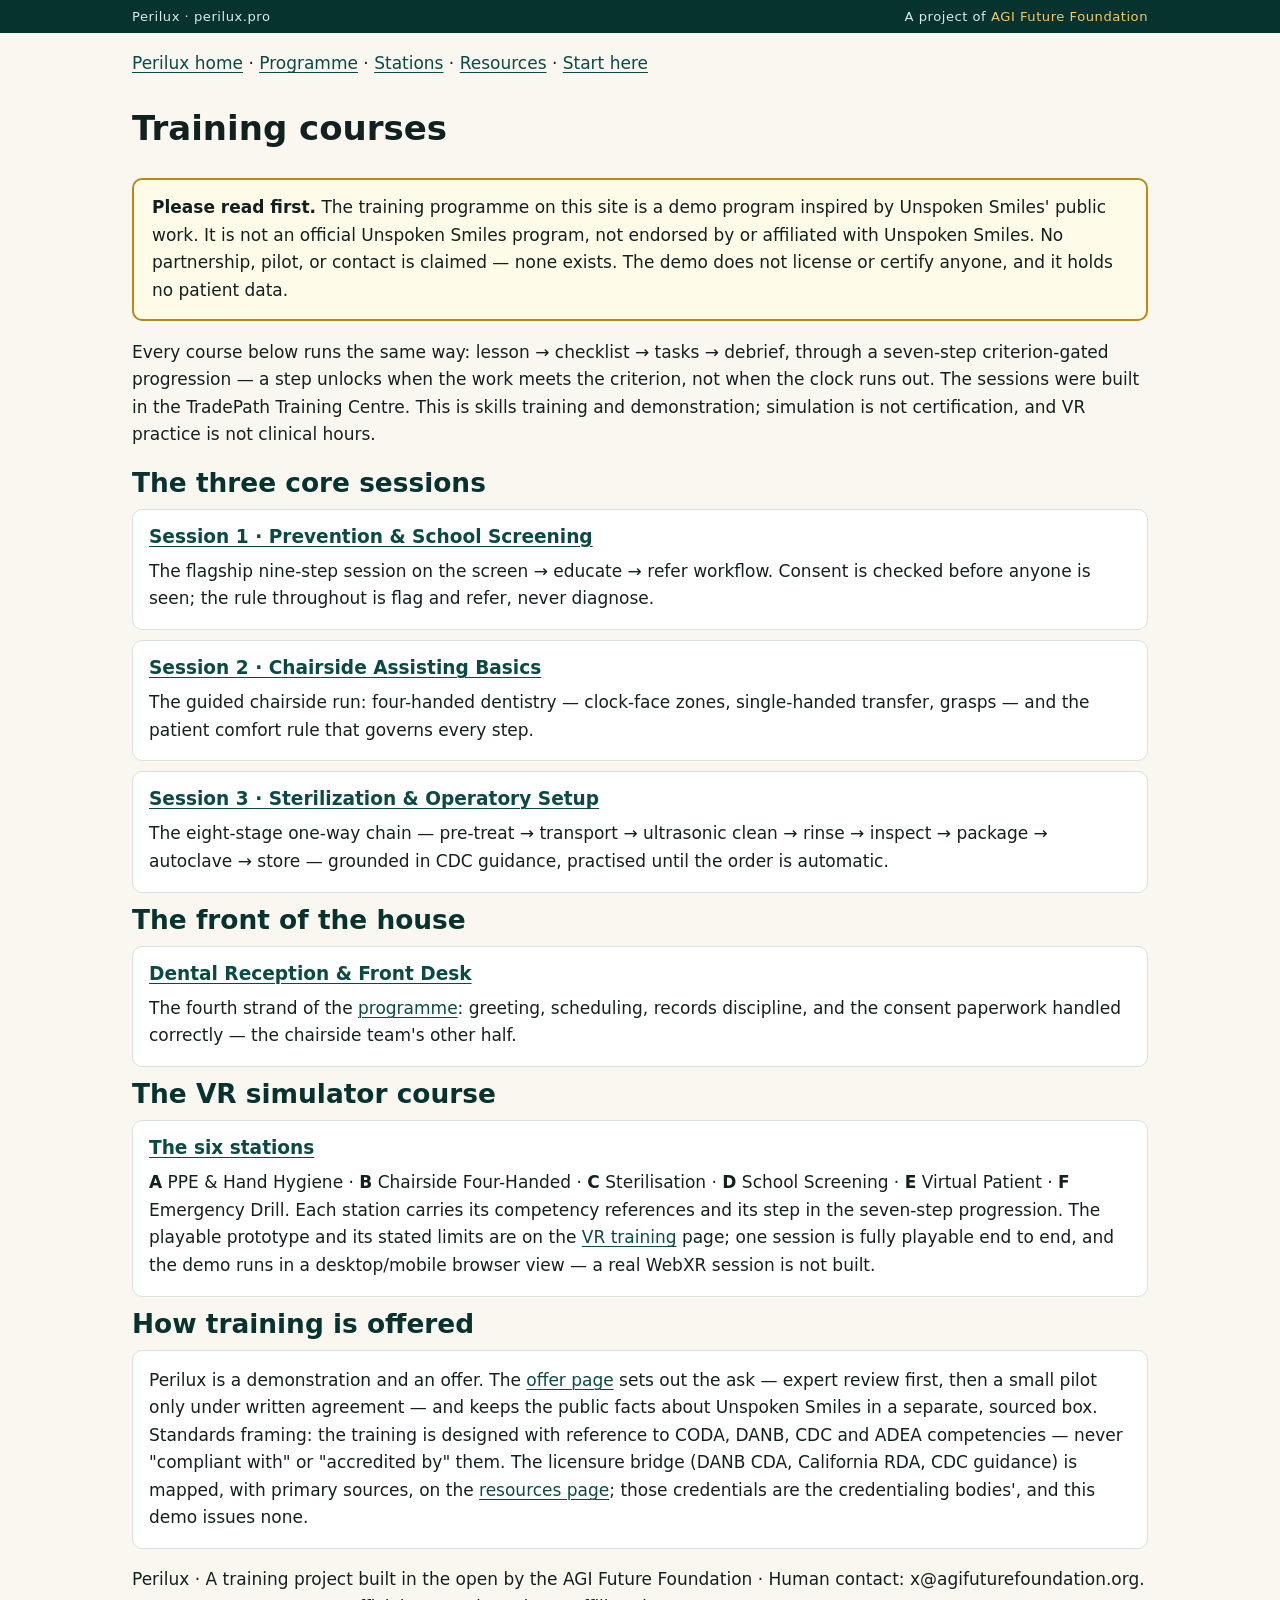
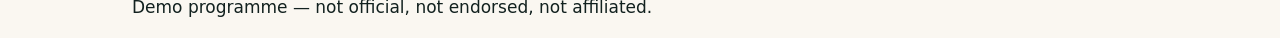
==== courses.html @ 8a62c8c0 "Publish the Perilux programme site: 11 pages (programme, sessions, stations, VR training, resources," ====
<!doctype html>
<html lang="en">
<head>
<meta charset="utf-8" />
<meta name="viewport" content="width=device-width, initial-scale=1" />
<title>Training courses — Perilux</title>
<meta name="description" content="The Perilux training catalogue: three dental-assistant training sessions, Dental Reception & Front Desk, and the six-station VR simulator course. Demo programme — not official, not endorsed, not affiliated." />
<link rel="stylesheet" href="assets/style.css" />
<style>
  .framing{border:2px solid #b98a12;background:#fffbe9;border-radius:10px;padding:14px 18px;margin:18px 0}
  .course-x{background:#fff;border:1px solid #d8e2df;border-radius:10px;padding:12px 16px;margin:10px 0}
  .course-x p{margin:.25em 0}
</style>
</head>
<body>
<div class="brandbar"><div class="wrap"><span>Perilux · perilux.pro</span><span>A project of <a href="https://www.agifuturefoundation.org/">AGI Future Foundation</a></span></div></div>
<main class="wrap">
  <p><a href="index.html">Perilux home</a> · <a href="programme.html">Programme</a> · <a href="stations.html">Stations</a> · <a href="resources.html">Resources</a> · <a href="start-here.html">Start here</a></p>
  <h1>Training courses</h1>

  <div class="framing"><strong>Please read first.</strong> The training programme on this site is a demo program inspired by Unspoken Smiles' public work. It is not an official Unspoken Smiles program, not endorsed by or affiliated with Unspoken Smiles. No partnership, pilot, or contact is claimed — none exists. The demo does not license or certify anyone, and it holds no patient data.</div>

  <p>Every course below runs the same way: lesson → checklist → tasks → debrief, through a seven-step criterion-gated progression — a step unlocks when the work meets the criterion, not when the clock runs out. The sessions were built in the TradePath Training Centre. This is skills training and demonstration; simulation is not certification, and VR practice is not clinical hours.</p>

  <h2>The three core sessions</h2>
  <div class="course-x"><h3><a href="sessions/prevention-school-screening.html">Session 1 · Prevention &amp; School Screening</a></h3>
  <p>The flagship nine-step session on the screen → educate → refer workflow. Consent is checked before anyone is seen; the rule throughout is flag and refer, never diagnose.</p></div>
  <div class="course-x"><h3><a href="sessions/chairside-assisting.html">Session 2 · Chairside Assisting Basics</a></h3>
  <p>The guided chairside run: four-handed dentistry — clock-face zones, single-handed transfer, grasps — and the patient comfort rule that governs every step.</p></div>
  <div class="course-x"><h3><a href="sessions/sterilization-operatory-setup.html">Session 3 · Sterilization &amp; Operatory Setup</a></h3>
  <p>The eight-stage one-way chain — pre-treat → transport → ultrasonic clean → rinse → inspect → package → autoclave → store — grounded in CDC guidance, practised until the order is automatic.</p></div>

  <h2>The front of the house</h2>
  <div class="course-x"><h3><a href="programme.html">Dental Reception &amp; Front Desk</a></h3>
  <p>The fourth strand of the <a href="programme.html">programme</a>: greeting, scheduling, records discipline, and the consent paperwork handled correctly — the chairside team's other half.</p></div>

  <h2>The VR simulator course</h2>
  <div class="course-x"><h3><a href="stations.html">The six stations</a></h3>
  <p><strong>A</strong> PPE &amp; Hand Hygiene · <strong>B</strong> Chairside Four-Handed · <strong>C</strong> Sterilisation · <strong>D</strong> School Screening · <strong>E</strong> Virtual Patient · <strong>F</strong> Emergency Drill. Each station carries its competency references and its step in the seven-step progression. The playable prototype and its stated limits are on the <a href="vr-training.html">VR training</a> page; one session is fully playable end to end, and the demo runs in a desktop/mobile browser view — a real WebXR session is not built.</p></div>

  <h2>How training is offered</h2>
  <div class="course-x"><p>Perilux is a demonstration and an offer. The <a href="offer.html">offer page</a> sets out the ask — expert review first, then a small pilot only under written agreement — and keeps the public facts about Unspoken Smiles in a separate, sourced box. Standards framing: the training is designed with reference to CODA, DANB, CDC and ADEA competencies — never "compliant with" or "accredited by" them. The licensure bridge (DANB CDA, California RDA, CDC guidance) is mapped, with primary sources, on the <a href="resources.html">resources page</a>; those credentials are the credentialing bodies', and this demo issues none.</p></div>

  <footer><p>Perilux · A training project built in the open by the AGI Future Foundation · Human contact: x@agifuturefoundation.org. Demo programme — not official, not endorsed, not affiliated.</p></footer>
</main>
</body>
</html>
---- assets/style.css ----
/* Perilux — perilux.pro. Own brand: deep teal + luminous amber on cream.
   No Unspoken Smiles branding is used anywhere on this site. */
:root{
  --ink:#12211f;
  --teal:#07332f;
  --teal-2:#0b4a44;
  --teal-soft:#e3efec;
  --amber:#c98a12;
  --amber-bright:#e8ac2c;
  --cream:#faf7f1;
  --card:#ffffff;
  --line:#d9e2de;
  --muted:#4c5f5b;
  --radius:14px;
}
*{box-sizing:border-box}
html{scroll-behavior:smooth}
body{
  margin:0;background:var(--cream);color:var(--ink);
  font-family:"Avenir Next","Segoe UI",system-ui,-apple-system,Helvetica,Arial,sans-serif;
  line-height:1.62;font-size:17px;
}
a{color:var(--teal-2);text-decoration-thickness:1px;text-underline-offset:3px}
a:hover{color:var(--amber)}
.wrap{max-width:1060px;margin:0 auto;padding:0 22px}

/* Header */
.brandbar{background:var(--teal);color:#dcebe7;font-size:.82rem;letter-spacing:.04em}
.brandbar .wrap{display:flex;justify-content:space-between;gap:12px;padding-top:6px;padding-bottom:6px}
.brandbar a{color:#f2c96b;text-decoration:none}
header.site{background:var(--cream);border-bottom:1px solid var(--line);position:sticky;top:0;z-index:10}
header.site .wrap{display:flex;align-items:center;justify-content:space-between;gap:18px;padding-top:12px;padding-bottom:12px}
.logo{display:flex;align-items:center;gap:10px;text-decoration:none;color:var(--teal)}
.logo strong{font-size:1.35rem;letter-spacing:.02em}
.logo .tag{display:block;font-size:.72rem;color:var(--muted);letter-spacing:.08em;text-transform:uppercase}
nav.main{display:flex;flex-wrap:wrap;gap:4px 16px;font-size:.95rem}
nav.main a{text-decoration:none;color:var(--ink);padding:4px 2px}
nav.main a:hover,nav.main a[aria-current="page"]{color:var(--amber);border-bottom:2px solid var(--amber-bright)}

/* Hero */
.hero{background:linear-gradient(160deg,var(--teal) 0%,var(--teal-2) 62%,#106055 100%);color:#f4efe4}
.hero .wrap{padding-top:56px;padding-bottom:52px}
.eyebrow{letter-spacing:.14em;text-transform:uppercase;font-size:.78rem;color:var(--amber-bright);margin:0 0 10px}
.hero h1{font-size:2.6rem;line-height:1.12;margin:0 0 14px;font-weight:700}
.hero p.lede{font-size:1.18rem;max-width:44rem;margin:0 0 22px;color:#e9e2d2}
.btnrow{display:flex;flex-wrap:wrap;gap:12px}
.btn{display:inline-block;background:var(--amber-bright);color:#23180a;font-weight:600;
  padding:11px 20px;border-radius:999px;text-decoration:none;border:1px solid var(--amber-bright)}
.btn:hover{background:#f2bc45;color:#23180a}
.btn.ghost{background:transparent;color:#f4efe4;border-color:#9db8b2}
.btn.ghost:hover{border-color:var(--amber-bright);color:var(--amber-bright)}
.btn.dark{background:var(--teal);color:#f4efe4;border-color:var(--teal)}
.btn.dark:hover{background:var(--teal-2);color:#fff}

/* Demo notice — the standing framing label */
.notice{background:#fdf3d8;border:1px solid #e5cf8f;border-left:6px solid var(--amber);
  border-radius:10px;padding:14px 18px;margin:26px 0;font-size:.95rem}
.notice strong{color:#7a5205}
.notice p{margin:0}

/* Sections & cards */
main .wrap{padding-top:10px;padding-bottom:20px}
section.block{padding:30px 0 6px}
h2{font-size:1.65rem;color:var(--teal);margin:0 0 8px;line-height:1.25}
h3{font-size:1.16rem;color:var(--teal);margin:0 0 6px}
.sub{color:var(--muted);max-width:46rem;margin:0 0 18px}
.grid{display:grid;grid-template-columns:repeat(auto-fit,minmax(280px,1fr));gap:18px;margin:14px 0 8px}
.card{background:var(--card);border:1px solid var(--line);border-radius:var(--radius);
  padding:20px 20px 16px;box-shadow:0 1px 3px rgba(7,51,47,.06)}
.card p{margin:0 0 10px}
.card .kicker{font-size:.74rem;letter-spacing:.12em;text-transform:uppercase;color:var(--amber);font-weight:700;margin:0 0 6px}
.card a.more{font-weight:600}
table{border-collapse:collapse;width:100%;margin:12px 0 20px;background:var(--card)}
th,td{border:1px solid var(--line);padding:9px 12px;text-align:left;vertical-align:top;font-size:.96rem}
th{background:var(--teal-soft);color:var(--teal)}
ol.steps,ul.clean{margin:8px 0 16px;padding-left:22px}
ol.steps li,ul.clean li{margin-bottom:7px}
.src{font-size:.85rem;color:var(--muted)}
.pill{display:inline-block;background:var(--teal-soft);color:var(--teal);border-radius:999px;
  padding:2px 11px;font-size:.8rem;font-weight:600;margin:0 6px 6px 0}
.station{display:flex;gap:16px;background:var(--card);border:1px solid var(--line);
  border-radius:var(--radius);padding:18px 20px;margin:0 0 14px}
.station .letter{flex:0 0 52px;height:52px;border-radius:50%;background:var(--teal);color:var(--amber-bright);
  display:flex;align-items:center;justify-content:center;font-size:1.5rem;font-weight:700}
.station h3{margin-top:2px}
figure{margin:18px 0}
figure svg{width:100%;height:auto;border-radius:var(--radius);border:1px solid var(--line)}
figcaption{font-size:.85rem;color:var(--muted);margin-top:6px}
.two{display:grid;grid-template-columns:1fr 1fr;gap:18px}
@media (max-width:760px){.two{grid-template-columns:1fr}.hero h1{font-size:2rem}}

/* Footer */
footer.site{background:var(--teal);color:#cfdfda;margin-top:44px}
footer.site .wrap{padding-top:28px;padding-bottom:30px}
footer.site a{color:#f2c96b}
footer.site .fine{font-size:.86rem;color:#9db8b2}
footer.site nav{display:flex;flex-wrap:wrap;gap:4px 16px;margin:8px 0 14px}
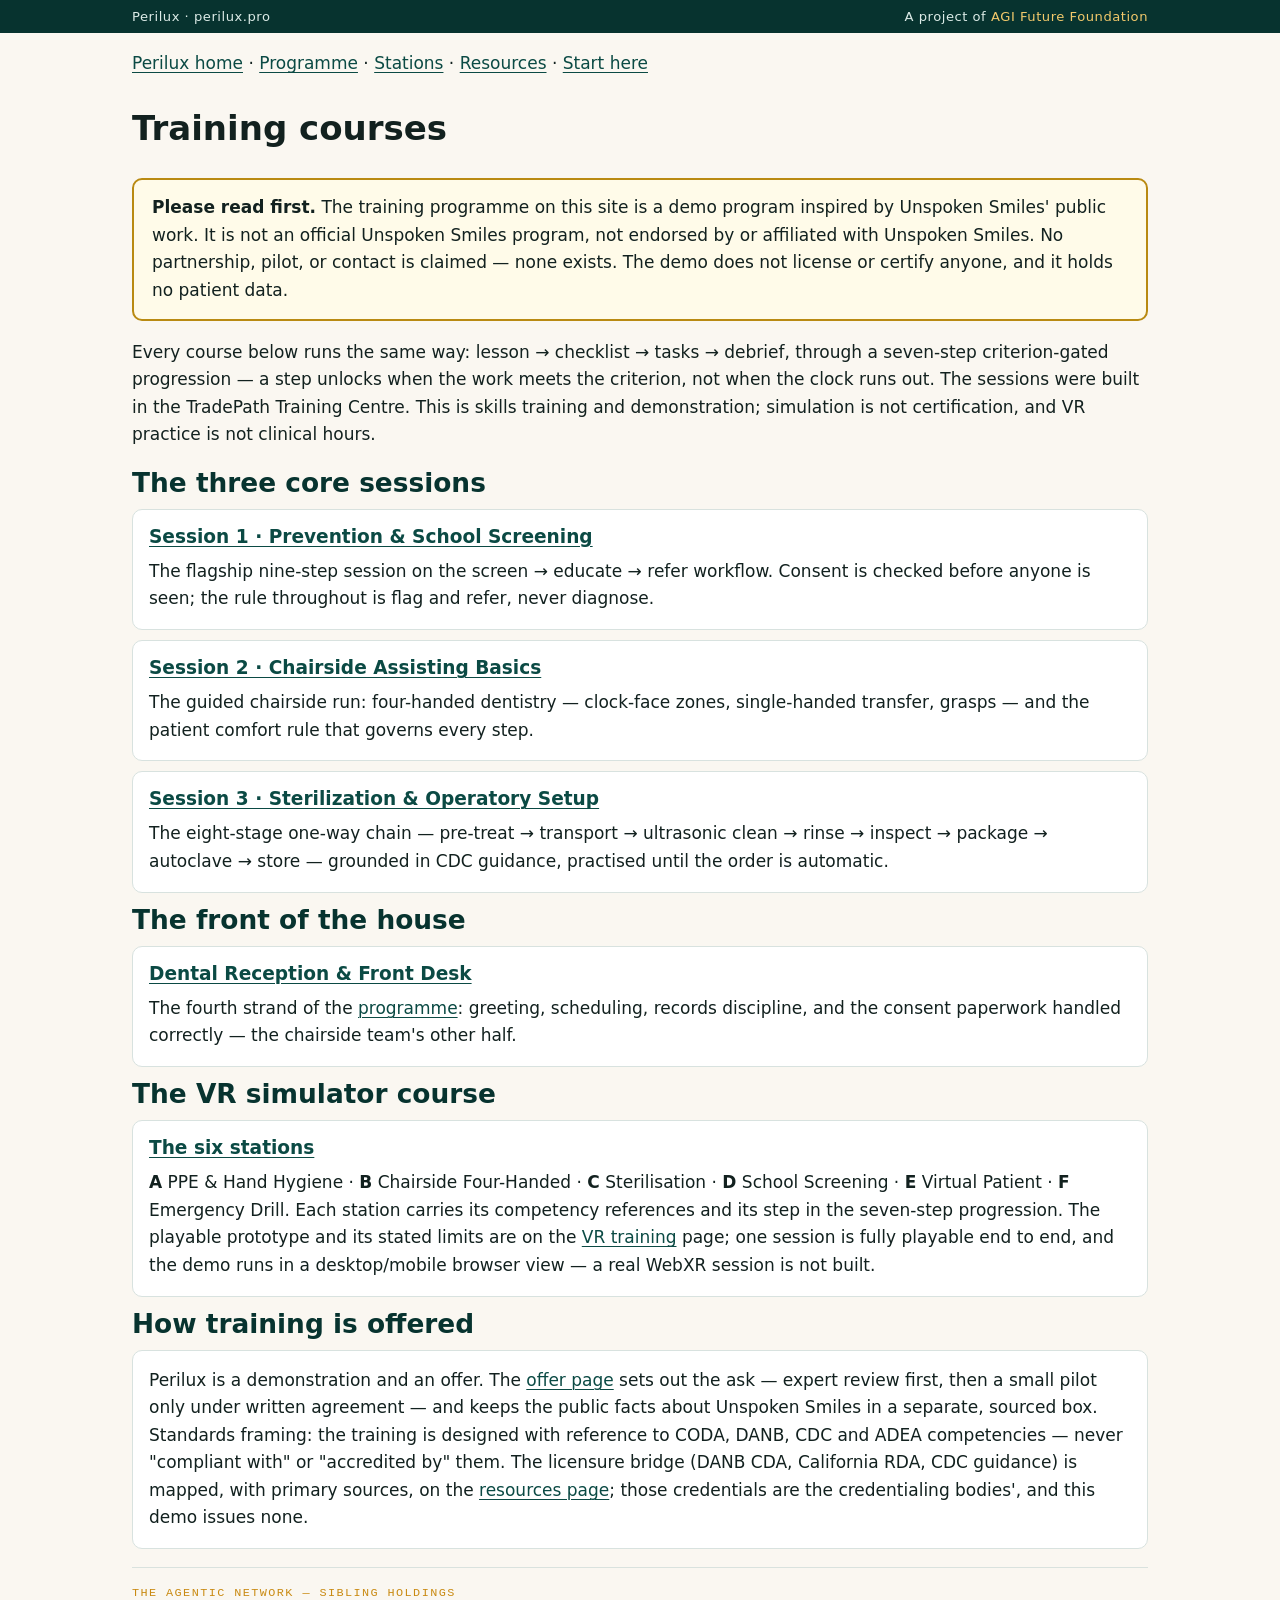
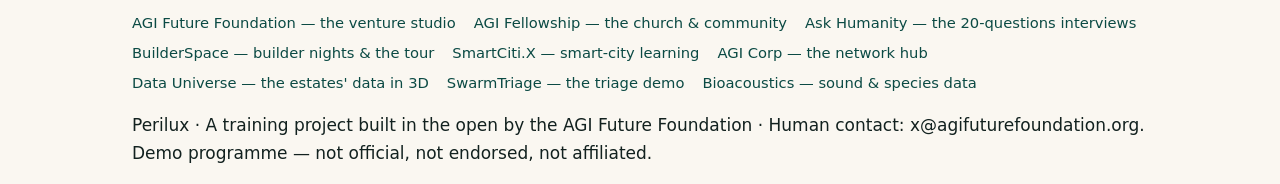
==== commit 4fcf8473: "Design + discoverability pass (approved by Mike 2026-11-15): hero after the UnspokenSmiled-VR layout" ====
--- a/courses.html
+++ b/courses.html
@@ -5,7 +5,25 @@
 <meta name="viewport" content="width=device-width, initial-scale=1" />
 <title>Training courses — Perilux</title>
 <meta name="description" content="The Perilux training catalogue: three dental-assistant training sessions, Dental Reception & Front Desk, and the six-station VR simulator course. Demo programme — not official, not endorsed, not affiliated." />
+<link rel="canonical" href="https://perilux.pro/courses.html" />
+<meta property="og:type" content="website" />
+<meta property="og:site_name" content="Perilux" />
+<meta property="og:title" content="Training courses — Perilux" />
+<meta property="og:description" content="The Perilux training catalogue: three dental-assistant training sessions, Dental Reception & Front Desk, and the six-station VR simulator course. Demo programme — not official, not endorsed, not affiliated." />
+<meta property="og:url" content="https://perilux.pro/courses.html" />
+<meta property="og:image" content="https://perilux.pro/assets/og-card.png" />
+<meta name="twitter:card" content="summary_large_image" />
+<meta name="twitter:title" content="Training courses — Perilux" />
+<meta name="twitter:description" content="The Perilux training catalogue: three dental-assistant training sessions, Dental Reception & Front Desk, and the six-station VR simulator course. Demo programme — not official, not endorsed, not affiliated." />
+<meta name="twitter:image" content="https://perilux.pro/assets/og-card.png" />
+<script type="application/ld+json">
+{"@context":"https://schema.org","@graph":[
+{"@type":"WebPage","url":"https://perilux.pro/courses.html","name":"Training courses — Perilux","isPartOf":{"@id":"https://perilux.pro/#site"},"publisher":{"@id":"https://perilux.pro/#org"}},
+{"@type":"Course","name":"Perilux training courses","description":"Three dental-assistant training sessions, Dental Reception & Front Desk, and the six-station VR simulator course. Demo programme — not official, not endorsed, not affiliated; simulation is not certification.","provider":{"@id":"https://perilux.pro/#org"}}
+]}
+</script>
 <link rel="stylesheet" href="assets/style.css" />
+<link rel="icon" href="data:image/svg+xml,%3Csvg xmlns='http://www.w3.org/2000/svg' viewBox='0 0 32 32'%3E%3Ccircle cx='16' cy='16' r='14' fill='%2307332f'/%3E%3Ccircle cx='16' cy='16' r='6' fill='%23e8ac2c'/%3E%3C/svg%3E" />
 <style>
   .framing{border:2px solid #b98a12;background:#fffbe9;border-radius:10px;padding:14px 18px;margin:18px 0}
   .course-x{background:#fff;border:1px solid #d8e2df;border-radius:10px;padding:12px 16px;margin:10px 0}
@@ -41,7 +59,22 @@
   <h2>How training is offered</h2>
   <div class="course-x"><p>Perilux is a demonstration and an offer. The <a href="offer.html">offer page</a> sets out the ask — expert review first, then a small pilot only under written agreement — and keeps the public facts about Unspoken Smiles in a separate, sourced box. Standards framing: the training is designed with reference to CODA, DANB, CDC and ADEA competencies — never "compliant with" or "accredited by" them. The licensure bridge (DANB CDA, California RDA, CDC guidance) is mapped, with primary sources, on the <a href="resources.html">resources page</a>; those credentials are the credentialing bodies', and this demo issues none.</p></div>
 
-  <footer><p>Perilux · A training project built in the open by the AGI Future Foundation · Human contact: x@agifuturefoundation.org. Demo programme — not official, not endorsed, not affiliated.</p></footer>
+  <footer>
+  <div class="network">
+    <p class="nethead">The agentic network — sibling holdings</p>
+    <div class="links">
+      <a href="https://agifuturefoundation.org">AGI Future Foundation — the venture studio</a>
+      <a href="https://agifellowship.church">AGI Fellowship — the church &amp; community</a>
+      <a href="https://ask.fellowship.chat">Ask Humanity — the 20-questions interviews</a>
+      <a href="https://builderspace.tech">BuilderSpace — builder nights &amp; the tour</a>
+      <a href="https://smartciti.space">SmartCiti.X — smart-city learning</a>
+      <a href="https://agicorp.network">AGI Corp — the network hub</a>
+      <a href="https://graphs.agicorp.network">Data Universe — the estates' data in 3D</a>
+      <a href="https://triage.agicorp.network">SwarmTriage — the triage demo</a>
+      <a href="https://bioacoustics.cloud">Bioacoustics — sound &amp; species data</a>
+    </div>
+  </div>
+  <p>Perilux · A training project built in the open by the AGI Future Foundation · Human contact: x@agifuturefoundation.org. Demo programme — not official, not endorsed, not affiliated.</p></footer>
 </main>
 </body>
 </html>
--- a/assets/style.css
+++ b/assets/style.css
@@ -95,3 +95,45 @@
 footer.site a{color:#f2c96b}
 footer.site .fine{font-size:.86rem;color:#9db8b2}
 footer.site nav{display:flex;flex-wrap:wrap;gap:4px 16px;margin:8px 0 14px}
+
+/* ——— 2026-11-15 design pass ———
+   Structural patterns adopted from the UnspokenSmiled-VR reference layout
+   (demo strip + two-column hero with pill tag, stat chips and a captioned
+   concept panel; mono label type; stacked sections; dark-scheme token flip).
+   Patterns only: every colour, word and mark here remains Perilux's own. */
+.eyebrow,.kicker,.nethead{font-family:ui-monospace,"SF Mono","Cascadia Mono",Menlo,Consolas,monospace}
+.pill{display:inline-block;background:rgba(232,172,44,.14);color:var(--amber-bright);
+  border:1px solid rgba(232,172,44,.55);border-radius:999px;padding:4px 13px;
+  font-size:.78rem;letter-spacing:.1em;text-transform:uppercase;font-weight:600}
+.hero-grid{display:grid;grid-template-columns:1.05fr .95fr;gap:34px;align-items:center}
+.chips{display:flex;flex-wrap:wrap;gap:8px;margin:20px 0 4px}
+.chip{border:1px solid #9db8b2;color:#f4efe4;border-radius:999px;padding:5px 13px;font-size:.86rem}
+.chip strong{color:var(--amber-bright);font-weight:700}
+.hero-visual{margin:0}
+.hero-visual .panel{background:#0b4a44;border:1px solid #106055;border-radius:var(--radius);padding:18px}
+.hero-visual .panel svg{width:100%;height:auto;display:block}
+.hero-visual figcaption{color:#9db8b2;font-size:.85rem;margin-top:8px}
+@media (max-width:860px){.hero-grid{grid-template-columns:1fr}}
+
+/* Footer network mesh — works on the dark site footer and on light in-main footers */
+.network{border-top:1px solid var(--line);margin-top:18px;padding-top:16px}
+footer.site .network{border-top-color:#106055}
+.nethead{font-size:.74rem;letter-spacing:.12em;text-transform:uppercase;color:var(--amber);margin:0 0 8px}
+.network .links{display:flex;flex-wrap:wrap;gap:6px 18px;font-size:.92rem}
+.network a{text-decoration:none}
+.network a:hover{text-decoration:underline}
+
+/* Dark scheme — full token flip, the reference layout's pattern */
+@media (prefers-color-scheme: dark){
+  body{background:#0d1f1c;color:#e9e6da}
+  a{color:#8fd0c4}
+  header.site{background:#0d1f1c;border-bottom-color:#23423d}
+  nav.main a{color:#e9e6da}
+  .logo{color:#f4efe4}
+  h2,h3{color:#8fd0c4}
+  .card,.station,table{background:#122b27;border-color:#23423d}
+  th{background:#0b4a44;color:#f4efe4}
+  th,td{border-color:#23423d}
+  .sub,.src{color:#a9bcb6}
+  .notice{background:#2b2410;border-color:#6b5518}
+}
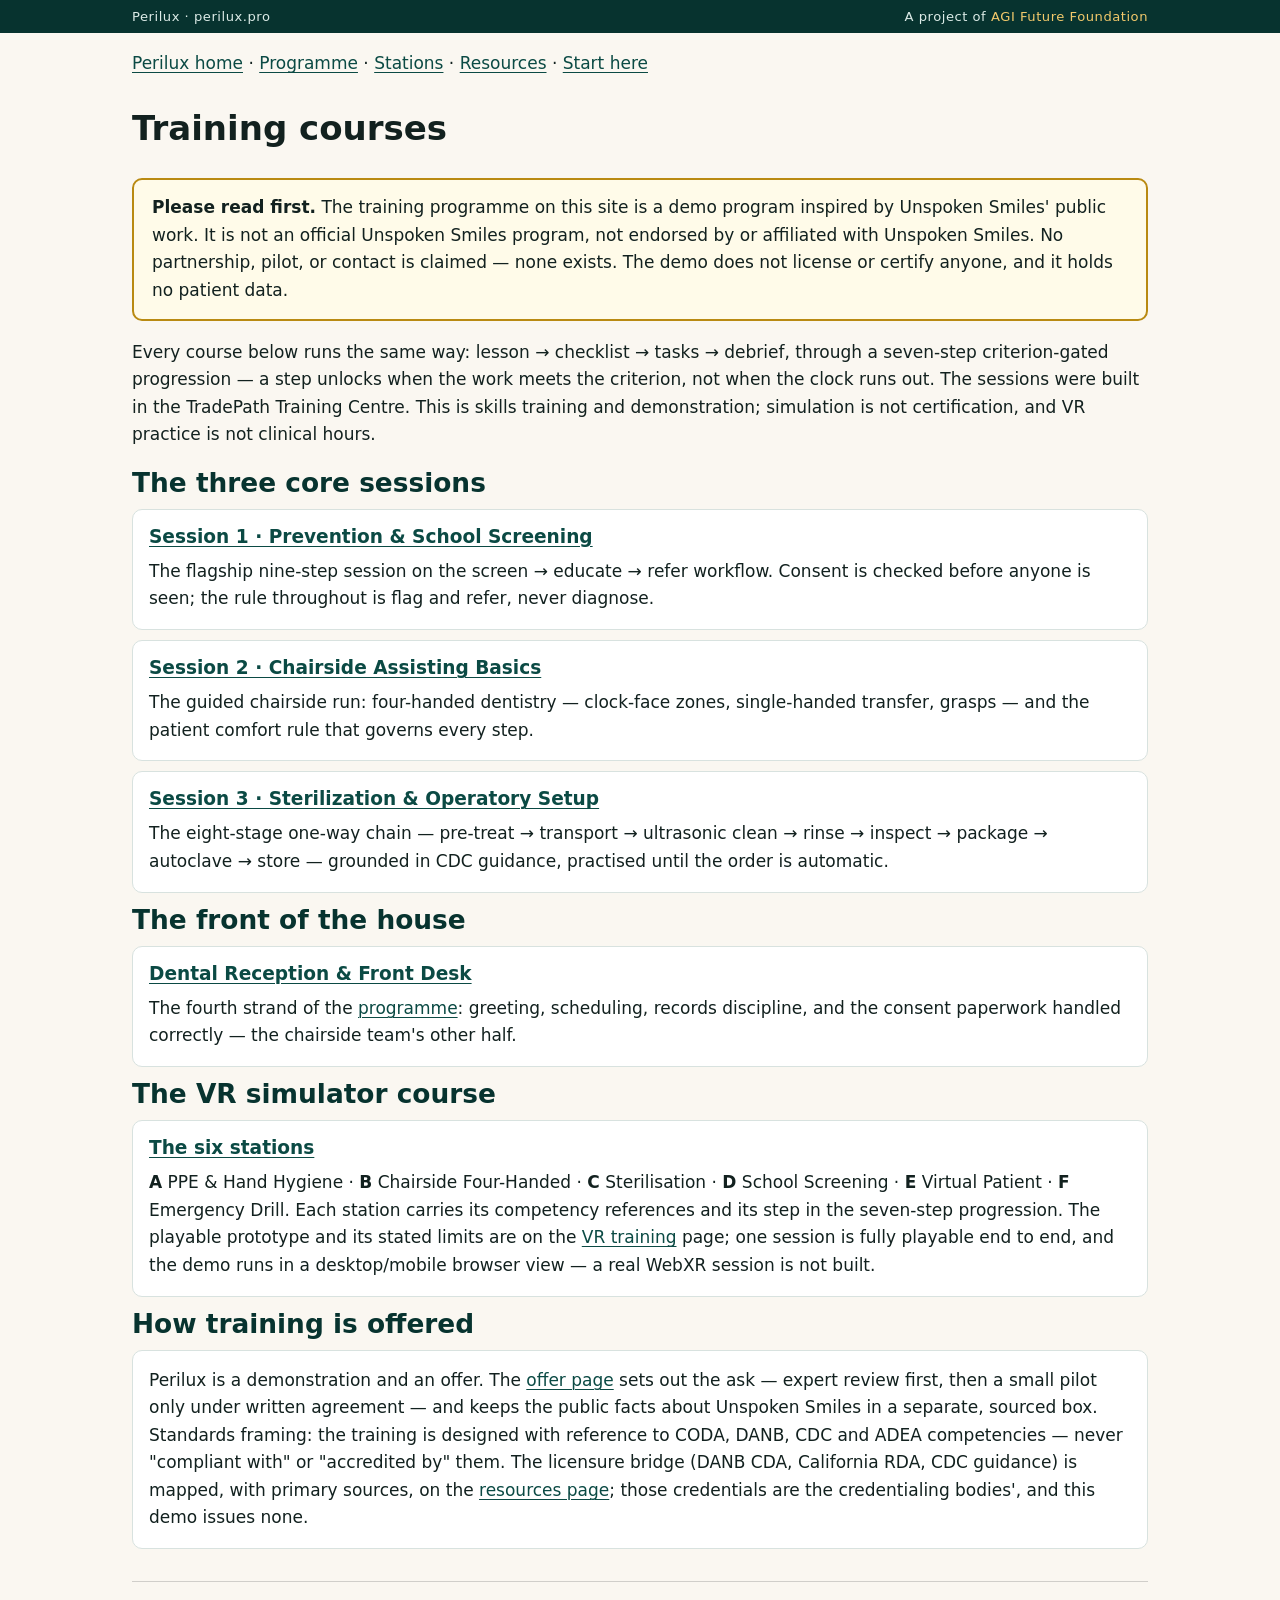
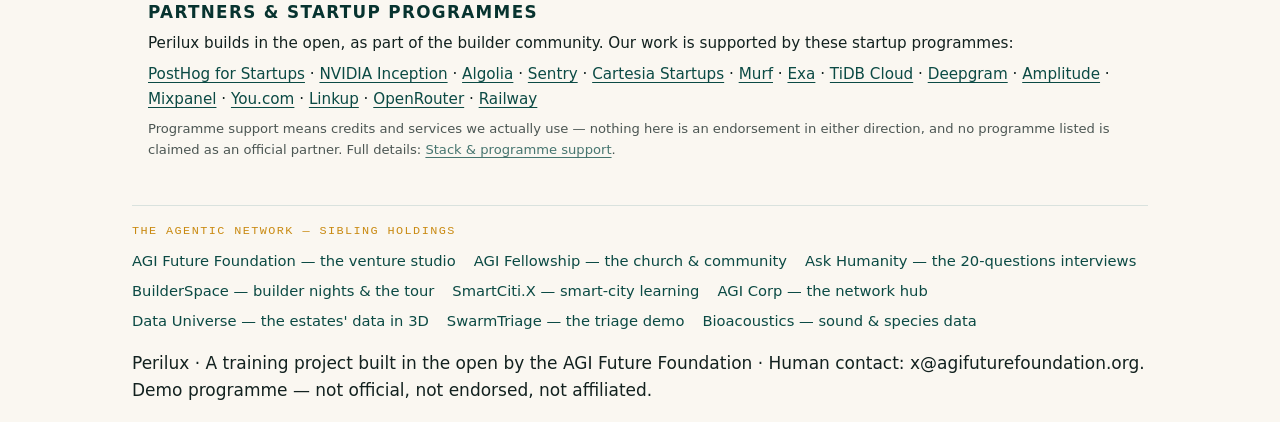
==== commit 713270c4: "Add Partners & startup programmes band to all pages" ====
--- a/courses.html
+++ b/courses.html
@@ -29,6 +29,10 @@
   .course-x{background:#fff;border:1px solid #d8e2df;border-radius:10px;padding:12px 16px;margin:10px 0}
   .course-x p{margin:.25em 0}
 </style>
+<script>
+!function(t,e){var o,n,p,r;e.__SV||(window.posthog=e,e._i=[],e.init=function(i,s,a){function g(t,e){var o=e.split(".");2==o.length&&(t=t[o[0]],e=o[1]),t[e]=function(){t.push([e].concat(Array.prototype.slice.call(arguments,0)))}}(p=t.createElement("script")).type="text/javascript",p.crossOrigin="anonymous",p.async=!0,p.src=s.api_host.replace(".i.posthog.com","-assets.i.posthog.com")+"/static/array.js",(r=t.getElementsByTagName("script")[0]).parentNode.insertBefore(p,r);var u=e;for(void 0!==a?u=e[a]=[]:a="posthog",u.people=u.people||[],u.toString=function(t){var e="posthog";return"posthog"!==a&&(e+="."+a),t||(e+=" (stub)"),e},u.people.toString=function(){return u.toString(1)+".people (stub)"},o="init Ie Ts Ms Ee Es Rs capture Ge calculateEventProperties Os register register_once register_for_session unregister unregister_for_session js getFeatureFlag getFeatureFlagPayload isFeatureFlagEnabled reloadFeatureFlags updateEarlyAccessFeatureEnrollment getEarlyAccessFeatures on onFeatureFlags onSessionId getSurveys getActiveMatchingSurveys renderSurvey canRenderSurvey canRenderSurveyIdentified renderSurveyPreview identify setPersonProperties group resetGroups setPersonPropertiesForFlags resetPersonPropertiesForFlags setGroupPropertiesForFlags resetGroupPropertiesForFlags reset get_distinct_id getGroups get_session_id get_session_replay_url alias set_config startSessionRecording stopSessionRecording sessionRecordingStarted captureException loadToolbar get_property getSessionProperty zs As createPersonProfile Is opt_in_capturing opt_out_capturing has_opted_in_capturing has_opted_out_capturing clear_opt_out_capturing Ds getPageviewId captureTraceFeedback captureTraceMetric".split(" "),n=0;n<o.length;n++)g(u,o[n]);e._i.push([i,s,a])},e.__SV=1)}(document,window.posthog||[]);
+posthog.init('phc_AfeseXtVkLCtEqQhj8mgTg3uCbFvioCdmTB2E4kZGxE2',{api_host:'https://us.i.posthog.com',defaults:'2025-05-24',autocapture:true,capture_pageview:true,session_recording:{maskAllInputs:true}})
+</script>
 </head>
 <body>
 <div class="brandbar"><div class="wrap"><span>Perilux · perilux.pro</span><span>A project of <a href="https://www.agifuturefoundation.org/">AGI Future Foundation</a></span></div></div>
@@ -59,7 +63,8 @@
   <h2>How training is offered</h2>
   <div class="course-x"><p>Perilux is a demonstration and an offer. The <a href="offer.html">offer page</a> sets out the ask — expert review first, then a small pilot only under written agreement — and keeps the public facts about Unspoken Smiles in a separate, sourced box. Standards framing: the training is designed with reference to CODA, DANB, CDC and ADEA competencies — never "compliant with" or "accredited by" them. The licensure bridge (DANB CDA, California RDA, CDC guidance) is mapped, with primary sources, on the <a href="resources.html">resources page</a>; those credentials are the credentialing bodies', and this demo issues none.</p></div>
 
-  <footer>
+  <section class="pband" data-pband="1"><style>.pband{border-top:1px solid rgba(128,128,128,.35);margin:2rem auto 0;padding:1.25rem 1rem;max-width:72rem;font-size:.95rem}.pband h2{font-size:1.05rem;text-transform:uppercase;letter-spacing:.08em;margin:0 0 .5rem}.pband p{margin:.4rem 0}.pband .pband-links a{white-space:nowrap}.pband .pband-note{font-size:.82rem;opacity:.75}</style><h2>Partners &amp; startup programmes</h2><p>Perilux builds in the open, as part of the builder community. Our work is supported by these startup programmes:</p><p class="pband-links"><a href="https://posthog.com">PostHog for Startups</a> &middot; <a href="https://www.nvidia.com/en-us/startups/">NVIDIA Inception</a> &middot; <a href="https://www.algolia.com">Algolia</a> &middot; <a href="https://sentry.io">Sentry</a> &middot; <a href="https://cartesia.ai">Cartesia Startups</a> &middot; <a href="https://murf.ai">Murf</a> &middot; <a href="https://exa.ai">Exa</a> &middot; <a href="https://www.pingcap.com">TiDB Cloud</a> &middot; <a href="https://deepgram.com">Deepgram</a> &middot; <a href="https://amplitude.com">Amplitude</a> &middot; <a href="https://mixpanel.com">Mixpanel</a> &middot; <a href="https://you.com">You.com</a> &middot; <a href="https://www.linkup.so">Linkup</a> &middot; <a href="https://openrouter.ai">OpenRouter</a> &middot; <a href="https://railway.com">Railway</a></p><p class="pband-note">Programme support means credits and services we actually use &mdash; nothing here is an endorsement in either direction, and no programme listed is claimed as an official partner. Full details: <a href="/partners.html">Stack &amp; programme support</a>.</p></section>
+<footer>
   <div class="network">
     <p class="nethead">The agentic network — sibling holdings</p>
     <div class="links">
